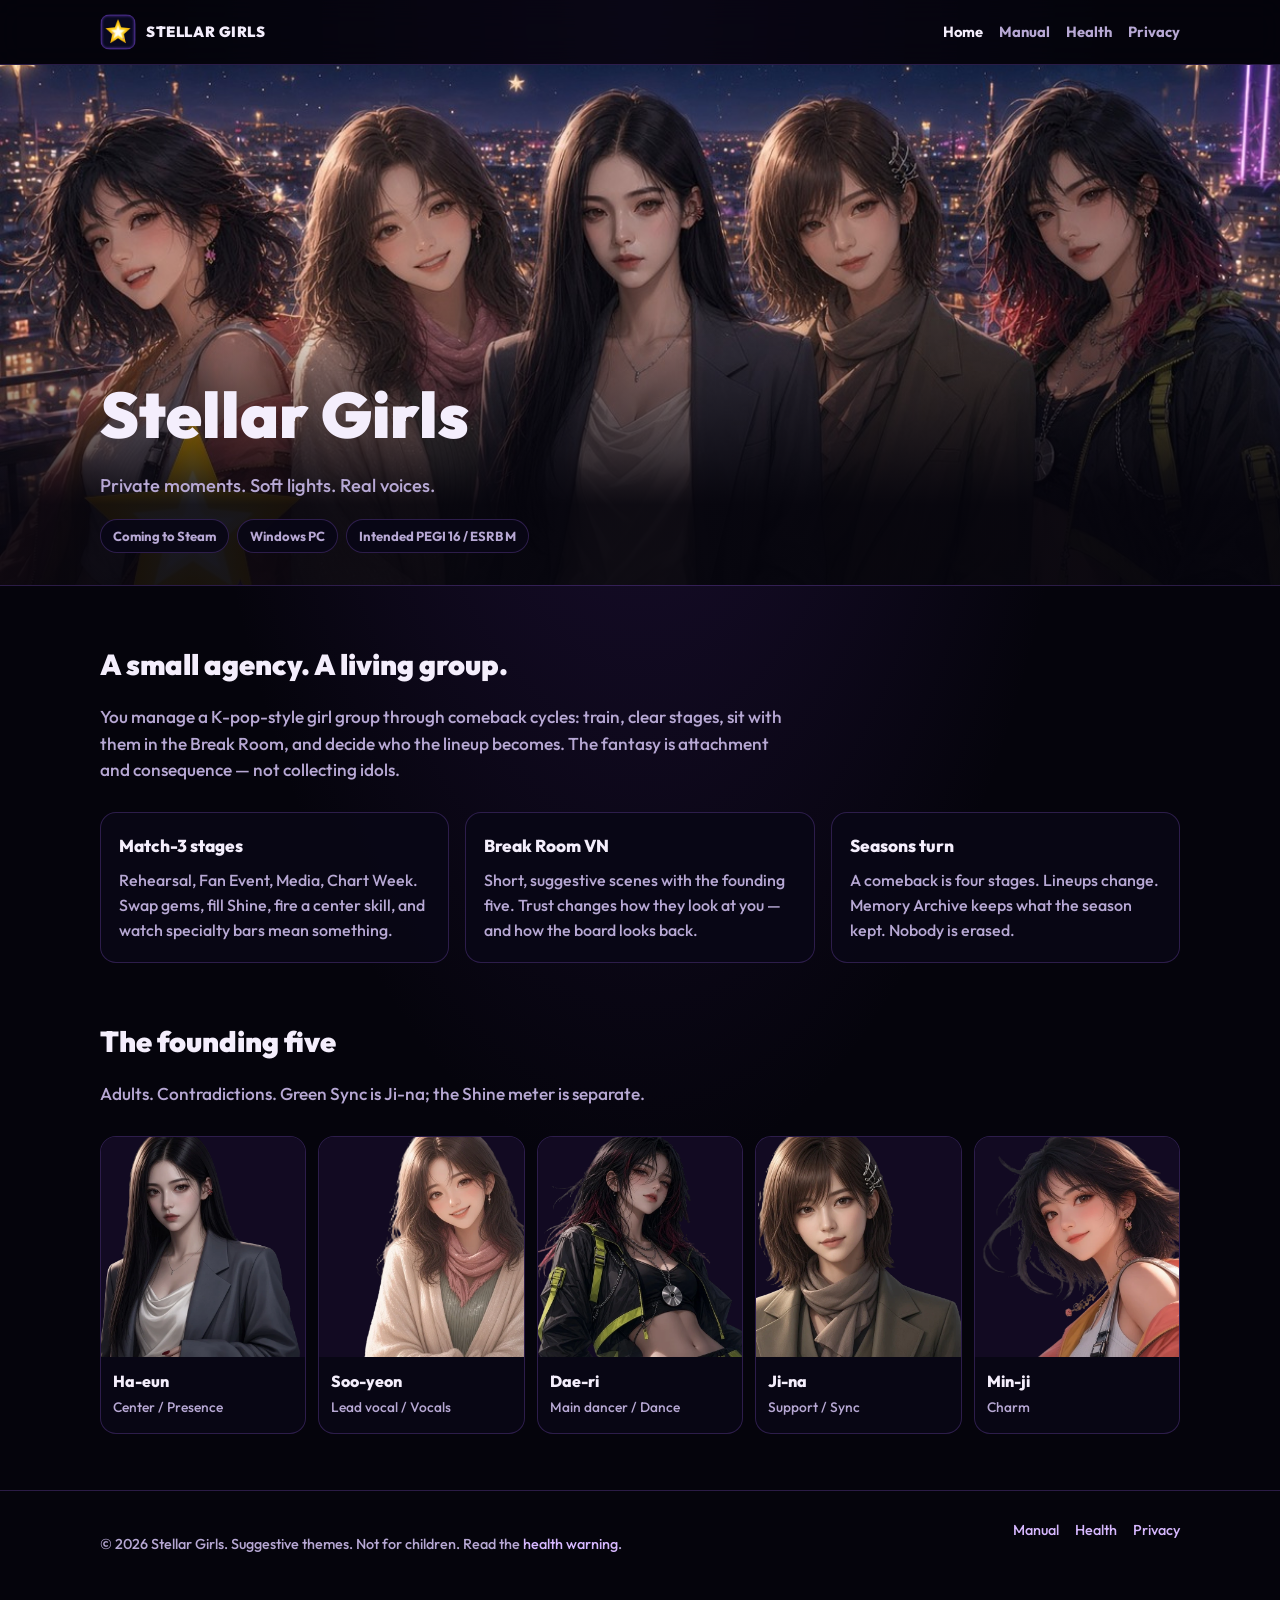
==== index.html @ 746abd46 "Add Stellar Girls public site with manual, health warning, and privacy policy." ====
<!doctype html>
<html lang="en">
  <head>
    <meta charset="UTF-8" />
    <meta name="viewport" content="width=device-width, initial-scale=1" />
    <title>Stellar Girls</title>
    <meta
      name="description"
      content="Stellar Girls is a PC idol-management match-3 with visual novel scenes. Coming to Steam."
    />
    <link rel="icon" href="assets/icon.jpg" />
    <link rel="preconnect" href="https://fonts.googleapis.com" />
    <link rel="preconnect" href="https://fonts.gstatic.com" crossorigin />
    <link
      href="https://fonts.googleapis.com/css2?family=Outfit:wght@500;700;900&display=swap"
      rel="stylesheet"
    />
    <link rel="stylesheet" href="styles.css" />
  </head>
  <body>
    <header class="site-header">
      <div class="wrap">
        <a class="brand" href="index.html">
          <img src="assets/icon.jpg" alt="" />
          Stellar Girls
        </a>
        <nav class="nav" aria-label="Primary">
          <a href="index.html" aria-current="page">Home</a>
          <a href="manual.html">Manual</a>
          <a href="health.html">Health</a>
          <a href="privacy.html">Privacy</a>
        </nav>
      </div>
    </header>

    <section class="hero">
      <img class="hero-art" src="assets/capsule_main.jpg" alt="The five founding members of Stellar Girls on a city rooftop at night" />
      <div class="hero-copy">
        <div class="wrap">
          <h1>Stellar Girls</h1>
          <p class="tagline">Private moments. Soft lights. Real voices.</p>
          <div class="pills">
            <span class="pill">Coming to Steam</span>
            <span class="pill">Windows PC</span>
            <span class="pill">Intended PEGI 16 / ESRB M</span>
          </div>
        </div>
      </div>
    </section>

    <main>
      <section class="section">
        <div class="wrap">
          <h2>A small agency. A living group.</h2>
          <p class="lede">
            You manage a K-pop-style girl group through comeback cycles: train, clear stages, sit with them in the Break Room, and decide who the lineup becomes. The fantasy is attachment and consequence — not collecting idols.
          </p>
          <div class="grid-3">
            <article class="card">
              <h3>Match-3 stages</h3>
              <p>Rehearsal, Fan Event, Media, Chart Week. Swap gems, fill Shine, fire a center skill, and watch specialty bars mean something.</p>
            </article>
            <article class="card">
              <h3>Break Room VN</h3>
              <p>Short, suggestive scenes with the founding five. Trust changes how they look at you — and how the board looks back.</p>
            </article>
            <article class="card">
              <h3>Seasons turn</h3>
              <p>A comeback is four stages. Lineups change. Memory Archive keeps what the season kept. Nobody is erased.</p>
            </article>
          </div>
        </div>
      </section>

      <section class="section" style="padding-top: 0">
        <div class="wrap">
          <h2>The founding five</h2>
          <p class="lede">Adults. Contradictions. Green Sync is Ji-na; the Shine meter is separate.</p>
          <div class="idols">
            <article class="idol">
              <div class="idol-pic haeun" role="img" aria-label="Ha-eun"></div>
              <div class="idol-meta">
                <strong>Ha-eun</strong>
                <span>Center / Presence</span>
              </div>
            </article>
            <article class="idol">
              <div class="idol-pic sooyeon" role="img" aria-label="Soo-yeon"></div>
              <div class="idol-meta">
                <strong>Soo-yeon</strong>
                <span>Lead vocal / Vocals</span>
              </div>
            </article>
            <article class="idol">
              <div class="idol-pic daeri" role="img" aria-label="Dae-ri"></div>
              <div class="idol-meta">
                <strong>Dae-ri</strong>
                <span>Main dancer / Dance</span>
              </div>
            </article>
            <article class="idol">
              <div class="idol-pic jina" role="img" aria-label="Ji-na"></div>
              <div class="idol-meta">
                <strong>Ji-na</strong>
                <span>Support / Sync</span>
              </div>
            </article>
            <article class="idol">
              <div class="idol-pic minji" role="img" aria-label="Min-ji"></div>
              <div class="idol-meta">
                <strong>Min-ji</strong>
                <span>Charm</span>
              </div>
            </article>
          </div>
        </div>
      </section>
    </main>

    <footer class="site-footer">
      <div class="wrap">
        <p>© 2026 Stellar Girls. Suggestive themes. Not for children. Read the <a href="health.html">health warning</a>.</p>
        <nav>
          <a href="manual.html">Manual</a>
          <a href="health.html">Health</a>
          <a href="privacy.html">Privacy</a>
        </nav>
      </div>
    </footer>
  </body>
</html>
---- styles.css ----
:root {
  color-scheme: dark;
  --bg: #05040c;
  --panel: rgba(9, 7, 22, 0.94);
  --border: rgba(140, 90, 220, 0.28);
  --text: #f4eefc;
  --muted: #b7a8d4;
  --accent: #a060dc;
  --font: 'Outfit', system-ui, sans-serif;
}

* {
  box-sizing: border-box;
}

html,
body {
  margin: 0;
  min-height: 100%;
  background: var(--bg);
  color: var(--text);
  font-family: var(--font);
  font-weight: 500;
  line-height: 1.55;
}

body {
  background:
    radial-gradient(ellipse at 50% 0%, rgba(80, 40, 140, 0.35), transparent 52%),
    #05040c;
}

a {
  color: #d7b8ff;
  text-decoration: none;
}

a:hover {
  color: #fff;
  text-decoration: underline;
}

img {
  max-width: 100%;
  height: auto;
}

.wrap {
  width: min(1080px, calc(100% - 40px));
  margin: 0 auto;
}

.site-header {
  position: sticky;
  top: 0;
  z-index: 5;
  backdrop-filter: blur(14px);
  background: rgba(5, 4, 12, 0.78);
  border-bottom: 1px solid var(--border);
}

.site-header .wrap {
  display: flex;
  align-items: center;
  justify-content: space-between;
  gap: 20px;
  padding: 14px 0;
}

.brand {
  display: flex;
  align-items: center;
  gap: 10px;
  color: var(--text);
  font-weight: 900;
  letter-spacing: 0.04em;
  text-transform: uppercase;
  font-size: 0.92rem;
}

.brand img {
  width: 36px;
  height: 36px;
  border-radius: 10px;
}

.nav {
  display: flex;
  flex-wrap: wrap;
  gap: 8px 16px;
  font-weight: 700;
  font-size: 0.92rem;
}

.nav a {
  color: var(--muted);
  text-decoration: none;
}

.nav a:hover,
.nav a[aria-current='page'] {
  color: var(--text);
}

.hero {
  position: relative;
  overflow: hidden;
  border-bottom: 1px solid var(--border);
}

.hero-art {
  display: block;
  width: 100%;
  max-height: 520px;
  object-fit: cover;
  object-position: center 28%;
}

.hero-copy {
  position: absolute;
  left: 0;
  right: 0;
  bottom: 0;
  padding: 48px 0 32px;
  background: linear-gradient(transparent, rgba(5, 4, 12, 0.92) 70%);
}

.hero h1 {
  margin: 0 0 8px;
  font-size: clamp(2.2rem, 5vw, 4rem);
  font-weight: 900;
}

.tagline {
  margin: 0 0 18px;
  color: var(--muted);
  font-size: 1.15rem;
}

.pills {
  display: flex;
  flex-wrap: wrap;
  gap: 8px;
}

.pill {
  display: inline-block;
  padding: 6px 12px;
  border: 1px solid var(--border);
  border-radius: 999px;
  background: var(--panel);
  color: var(--muted);
  font-size: 0.82rem;
  font-weight: 700;
}

.section {
  padding: 56px 0;
}

.section h2 {
  margin: 0 0 16px;
  font-size: 1.8rem;
  font-weight: 900;
}

.lede {
  max-width: 62ch;
  color: var(--muted);
  font-size: 1.08rem;
}

.grid-3 {
  display: grid;
  grid-template-columns: repeat(3, 1fr);
  gap: 16px;
  margin-top: 28px;
}

.card {
  background: var(--panel);
  border: 1px solid var(--border);
  border-radius: 16px;
  padding: 20px 18px;
}

.card h3 {
  margin: 0 0 8px;
  font-size: 1.08rem;
  font-weight: 800;
}

.card p {
  margin: 0;
  color: var(--muted);
}

.idols {
  display: grid;
  grid-template-columns: repeat(5, 1fr);
  gap: 12px;
  margin-top: 28px;
}

.idol {
  background: var(--panel);
  border: 1px solid var(--border);
  border-radius: 16px;
  overflow: hidden;
}

.idol-pic {
  height: 220px;
  background: #120a22 center / cover no-repeat;
}

.idol-pic.haeun { background-image: url('assets/idols/haeun.webp'); background-position: 50% 8%; }
.idol-pic.sooyeon { background-image: url('assets/idols/sooyeon.webp'); background-position: 50% 8%; }
.idol-pic.daeri { background-image: url('assets/idols/daeri.webp'); background-position: 50% 8%; }
.idol-pic.jina { background-image: url('assets/idols/jina.webp'); background-position: 62% 0%; }
.idol-pic.minji { background-image: url('assets/idols/minji.webp'); background-position: 18% 0%; }

.idol-meta {
  padding: 12px 12px 14px;
}

.idol-meta strong {
  display: block;
  font-weight: 800;
}

.idol-meta span {
  color: var(--muted);
  font-size: 0.86rem;
}

.doc {
  padding: 40px 0 72px;
}

.doc h1 {
  margin: 0 0 8px;
  font-size: clamp(1.8rem, 4vw, 2.6rem);
  font-weight: 900;
}

.updated {
  color: var(--muted);
  font-size: 0.9rem;
  margin: 0 0 28px;
}

.doc h2 {
  margin: 32px 0 10px;
  font-size: 1.25rem;
  font-weight: 800;
}

.doc h3 {
  margin: 22px 0 8px;
  font-size: 1.05rem;
}

.doc p,
.doc li {
  color: #ddd3f0;
}

.doc ul,
.doc ol {
  padding-left: 1.2em;
}

.doc .warn {
  border: 1px solid rgba(240, 192, 48, 0.35);
  background: rgba(240, 192, 48, 0.08);
  border-radius: 14px;
  padding: 16px 18px;
  margin: 18px 0 28px;
}

.site-footer {
  border-top: 1px solid var(--border);
  padding: 28px 0 40px;
  color: var(--muted);
  font-size: 0.9rem;
}

.site-footer .wrap {
  display: flex;
  flex-wrap: wrap;
  justify-content: space-between;
  gap: 12px 24px;
}

.site-footer nav {
  display: flex;
  flex-wrap: wrap;
  gap: 12px 16px;
}

@media (max-width: 900px) {
  .grid-3,
  .idols {
    grid-template-columns: 1fr 1fr;
  }
}

@media (max-width: 640px) {
  .grid-3,
  .idols {
    grid-template-columns: 1fr;
  }

  .hero-copy {
    position: static;
    padding: 20px 0 8px;
    background: none;
  }
}
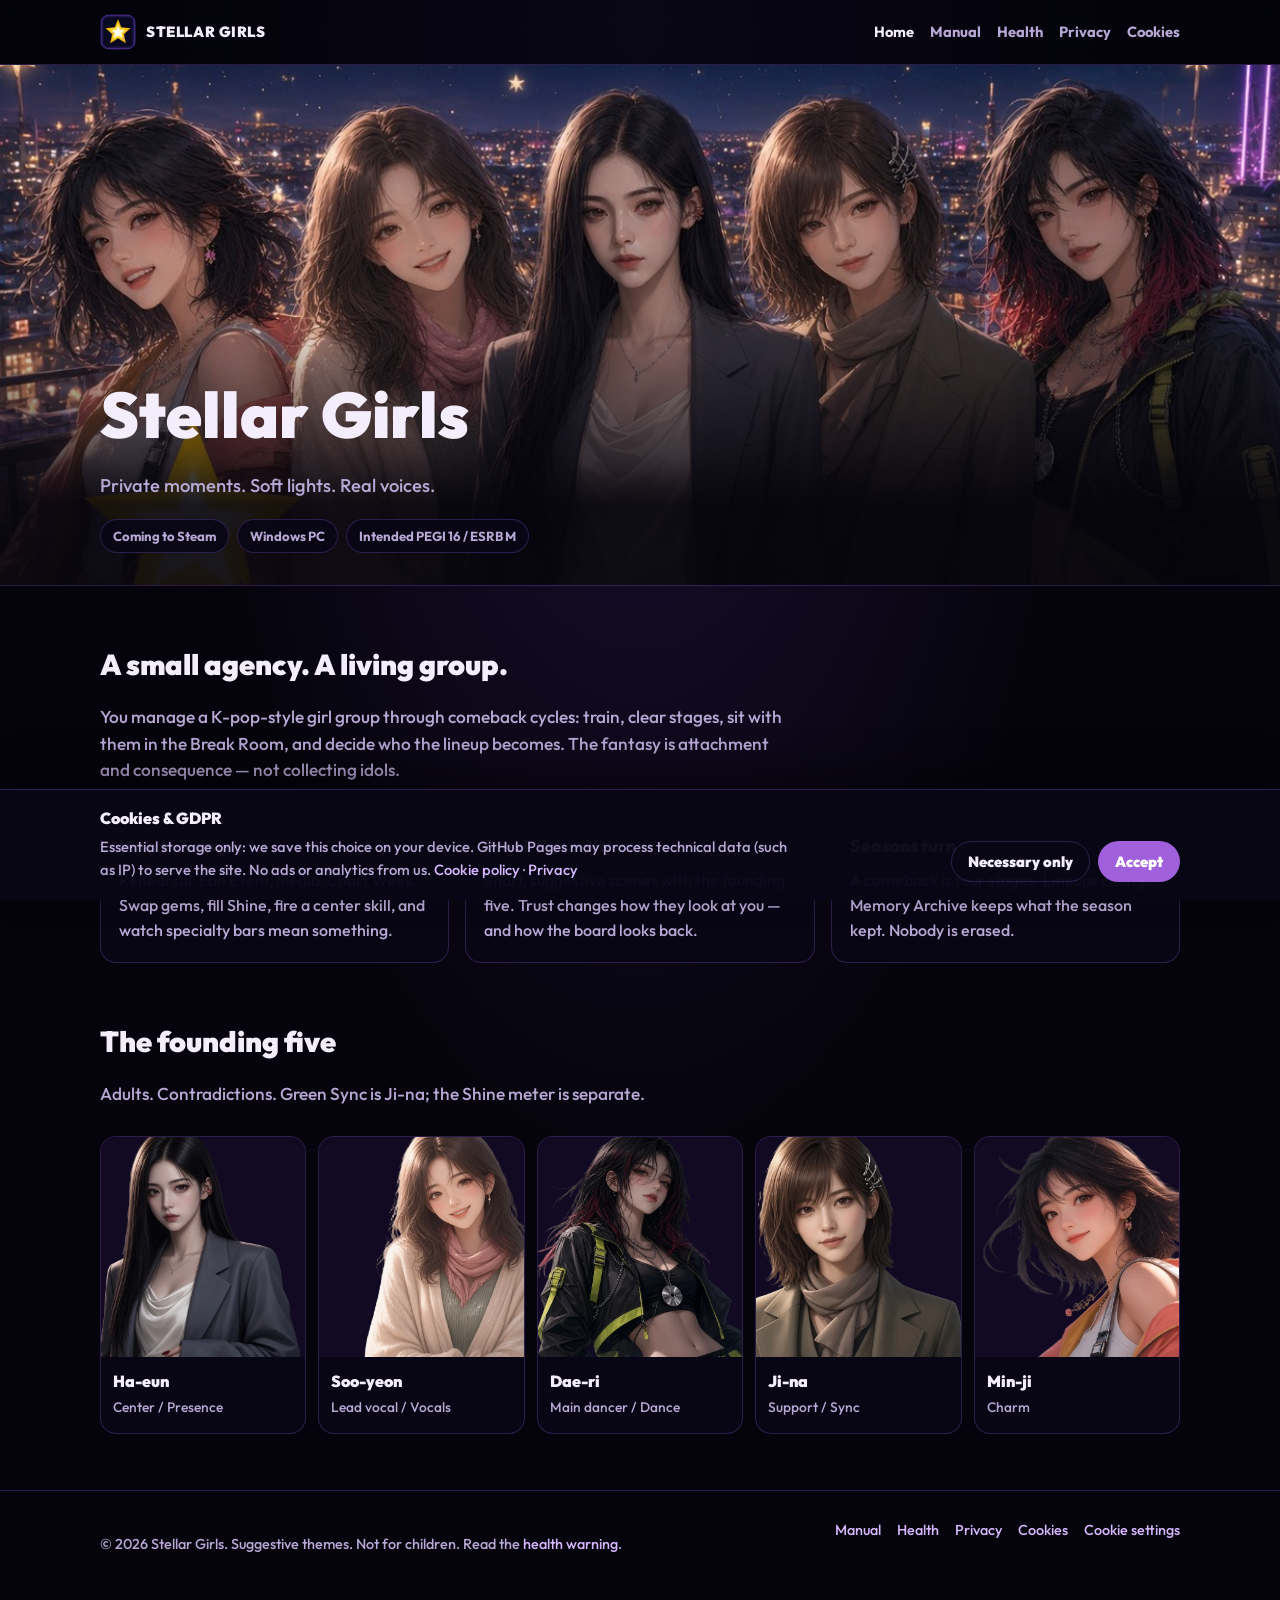
==== commit 70772770: "Add GDPR privacy rights and cookie consent banner; self-host fonts." ====
--- a/index.html
+++ b/index.html
@@ -9,12 +9,6 @@
       content="Stellar Girls is a PC idol-management match-3 with visual novel scenes. Coming to Steam."
     />
     <link rel="icon" href="assets/icon.jpg" />
-    <link rel="preconnect" href="https://fonts.googleapis.com" />
-    <link rel="preconnect" href="https://fonts.gstatic.com" crossorigin />
-    <link
-      href="https://fonts.googleapis.com/css2?family=Outfit:wght@500;700;900&display=swap"
-      rel="stylesheet"
-    />
     <link rel="stylesheet" href="styles.css" />
   </head>
   <body>
@@ -29,6 +23,7 @@
           <a href="manual.html">Manual</a>
           <a href="health.html">Health</a>
           <a href="privacy.html">Privacy</a>
+          <a href="cookies.html">Cookies</a>
         </nav>
       </div>
     </header>
@@ -124,8 +119,28 @@
           <a href="manual.html">Manual</a>
           <a href="health.html">Health</a>
           <a href="privacy.html">Privacy</a>
+          <a href="cookies.html">Cookies</a>
+          <a href="#" data-cookie-settings>Cookie settings</a>
         </nav>
       </div>
     </footer>
+
+    <div id="cookie-banner" class="cookie-banner" role="dialog" aria-labelledby="cookie-title" aria-describedby="cookie-desc">
+      <div class="cookie-inner wrap">
+        <div>
+          <p id="cookie-title" class="cookie-title">Cookies &amp; GDPR</p>
+          <p id="cookie-desc">
+            Essential storage only: we save this choice on your device. GitHub Pages may process technical data (such as IP) to serve the site. No ads or analytics from us.
+            <a href="cookies.html">Cookie policy</a> ·
+            <a href="privacy.html">Privacy</a>
+          </p>
+        </div>
+        <div class="cookie-actions">
+          <button type="button" class="btn ghost" data-cookie="necessary">Necessary only</button>
+          <button type="button" class="btn primary" data-cookie="all">Accept</button>
+        </div>
+      </div>
+    </div>
+    <script src="consent.js" defer></script>
   </body>
 </html>
--- a/styles.css
+++ b/styles.css
@@ -1,3 +1,27 @@
+@font-face {
+  font-family: 'Outfit';
+  font-style: normal;
+  font-weight: 500;
+  font-display: swap;
+  src: url('assets/fonts/outfit-500.woff2') format('woff2');
+}
+
+@font-face {
+  font-family: 'Outfit';
+  font-style: normal;
+  font-weight: 700;
+  font-display: swap;
+  src: url('assets/fonts/outfit-700.woff2') format('woff2');
+}
+
+@font-face {
+  font-family: 'Outfit';
+  font-style: normal;
+  font-weight: 900;
+  font-display: swap;
+  src: url('assets/fonts/outfit-900.woff2') format('woff2');
+}
+
 :root {
   color-scheme: dark;
   --bg: #05040c;
@@ -299,6 +323,93 @@
   gap: 12px 16px;
 }
 
+.btn {
+  appearance: none;
+  font-family: inherit;
+  font-weight: 800;
+  font-size: 0.92rem;
+  border-radius: 999px;
+  padding: 10px 16px;
+  cursor: pointer;
+  border: 1px solid var(--border);
+}
+
+.btn.primary {
+  background: var(--accent);
+  border-color: transparent;
+  color: #fff;
+}
+
+.btn.ghost {
+  background: transparent;
+  color: var(--text);
+}
+
+.cookie-banner {
+  position: fixed;
+  left: 0;
+  right: 0;
+  bottom: 0;
+  z-index: 30;
+  background: rgba(9, 7, 22, 0.97);
+  border-top: 1px solid var(--border);
+  padding: 16px 0 18px;
+  box-shadow: 0 -16px 40px rgba(0, 0, 0, 0.45);
+}
+
+.cookie-banner[hidden] {
+  display: none;
+}
+
+.cookie-inner {
+  display: flex;
+  flex-wrap: wrap;
+  align-items: flex-end;
+  gap: 16px 24px;
+}
+
+.cookie-title {
+  margin: 0 0 6px;
+  font-weight: 800;
+}
+
+.cookie-inner p:last-child {
+  margin: 0;
+  color: var(--muted);
+  font-size: 0.92rem;
+  max-width: 70ch;
+}
+
+.cookie-actions {
+  display: flex;
+  flex-wrap: wrap;
+  gap: 8px;
+  margin-left: auto;
+}
+
+.table-wrap {
+  overflow-x: auto;
+  margin: 16px 0 24px;
+}
+
+.doc-table {
+  width: 100%;
+  border-collapse: collapse;
+  font-size: 0.92rem;
+}
+
+.doc-table th,
+.doc-table td {
+  text-align: left;
+  vertical-align: top;
+  padding: 10px 12px;
+  border: 1px solid var(--border);
+}
+
+.doc-table th {
+  background: rgba(140, 90, 220, 0.12);
+}
+
 @media (max-width: 900px) {
   .grid-3,
   .idols {
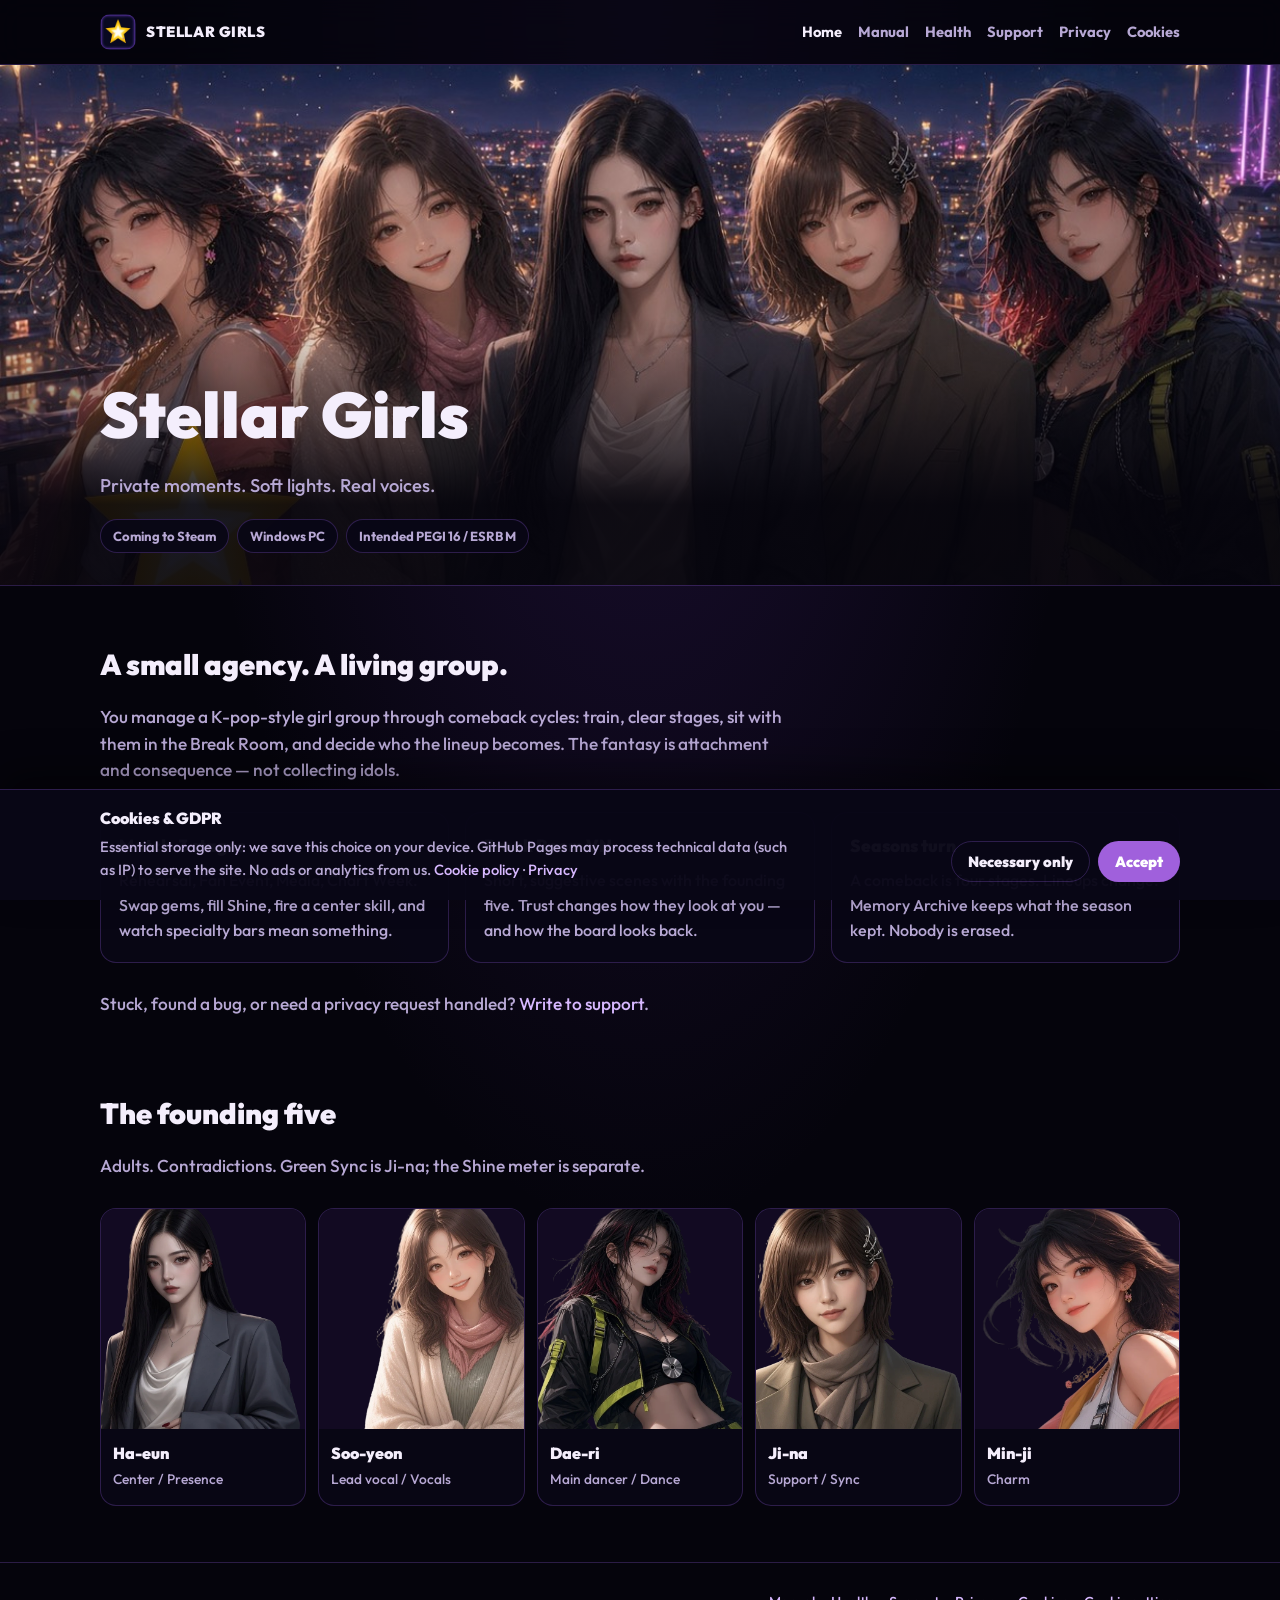
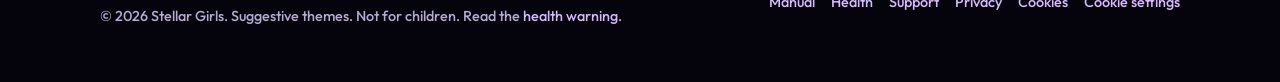
==== commit a46f0d26: "Add a public support form wired to AgentMail so players can reach us without GitHub. Co-authored-by:" ====
--- a/index.html
+++ b/index.html
@@ -22,6 +22,7 @@
           <a href="index.html" aria-current="page">Home</a>
           <a href="manual.html">Manual</a>
           <a href="health.html">Health</a>
+          <a href="support.html">Support</a>
           <a href="privacy.html">Privacy</a>
           <a href="cookies.html">Cookies</a>
         </nav>
@@ -64,6 +65,10 @@
               <p>A comeback is four stages. Lineups change. Memory Archive keeps what the season kept. Nobody is erased.</p>
             </article>
           </div>
+          <p class="lede" style="margin-top: 28px">
+            Stuck, found a bug, or need a privacy request handled?
+            <a href="support.html">Write to support</a>.
+          </p>
         </div>
       </section>
 
@@ -118,6 +123,7 @@
         <nav>
           <a href="manual.html">Manual</a>
           <a href="health.html">Health</a>
+          <a href="support.html">Support</a>
           <a href="privacy.html">Privacy</a>
           <a href="cookies.html">Cookies</a>
           <a href="#" data-cookie-settings>Cookie settings</a>
--- a/styles.css
+++ b/styles.css
@@ -343,6 +343,78 @@
 .btn.ghost {
   background: transparent;
   color: var(--text);
+}
+
+a.btn {
+  display: inline-block;
+  text-decoration: none;
+}
+
+a.btn:hover {
+  color: #fff;
+  text-decoration: none;
+  filter: brightness(1.08);
+}
+
+.support-form {
+  display: grid;
+  gap: 16px;
+  max-width: 36rem;
+  margin: 28px 0 24px;
+  padding: 22px 20px;
+  background: var(--panel);
+  border: 1px solid var(--border);
+  border-radius: 16px;
+}
+
+.support-form label {
+  display: grid;
+  gap: 6px;
+  font-weight: 700;
+  font-size: 0.92rem;
+}
+
+.support-form input,
+.support-form select,
+.support-form textarea {
+  font: inherit;
+  font-weight: 500;
+  color: var(--text);
+  background: rgba(5, 4, 12, 0.7);
+  border: 1px solid var(--border);
+  border-radius: 10px;
+  padding: 10px 12px;
+}
+
+.support-form textarea {
+  resize: vertical;
+  min-height: 8rem;
+}
+
+.support-form label.check {
+  display: flex;
+  align-items: flex-start;
+  gap: 10px;
+  font-weight: 500;
+  color: var(--muted);
+}
+
+.support-form label.check input {
+  margin-top: 4px;
+  flex-shrink: 0;
+}
+
+.support-form .hp {
+  position: absolute;
+  left: -9999px;
+  height: 0;
+  width: 0;
+  opacity: 0;
+}
+
+.form-actions {
+  display: flex;
+  gap: 10px;
 }
 
 .cookie-banner {
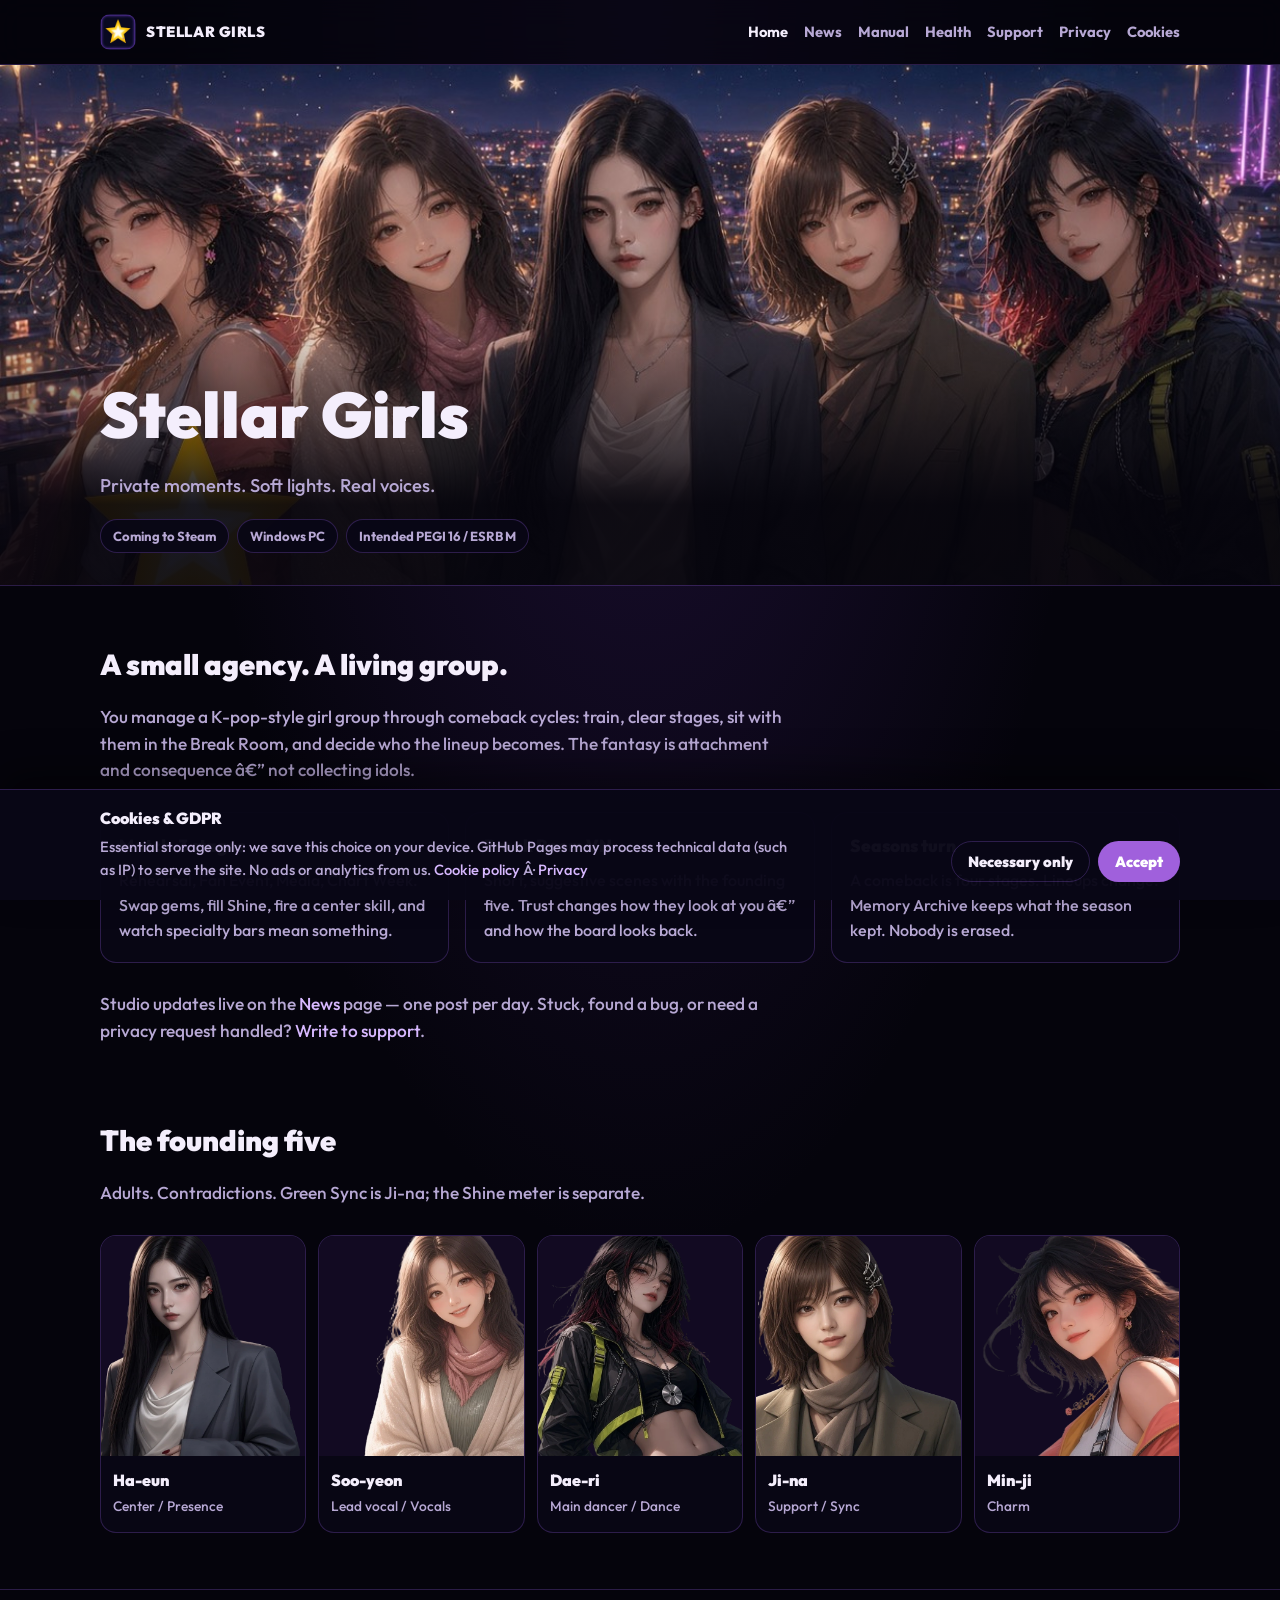
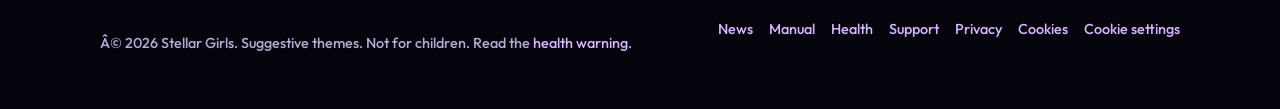
==== commit 7203ea8a: "Add News section and sync latest public site pages." ====
--- a/index.html
+++ b/index.html
@@ -1,4 +1,4 @@
-<!doctype html>
+﻿<!doctype html>
 <html lang="en">
   <head>
     <meta charset="UTF-8" />
@@ -20,6 +20,8 @@
         </a>
         <nav class="nav" aria-label="Primary">
           <a href="index.html" aria-current="page">Home</a>
+          
+          <a href="news.html">News</a>
           <a href="manual.html">Manual</a>
           <a href="health.html">Health</a>
           <a href="support.html">Support</a>
@@ -49,7 +51,7 @@
         <div class="wrap">
           <h2>A small agency. A living group.</h2>
           <p class="lede">
-            You manage a K-pop-style girl group through comeback cycles: train, clear stages, sit with them in the Break Room, and decide who the lineup becomes. The fantasy is attachment and consequence — not collecting idols.
+            You manage a K-pop-style girl group through comeback cycles: train, clear stages, sit with them in the Break Room, and decide who the lineup becomes. The fantasy is attachment and consequence â€” not collecting idols.
           </p>
           <div class="grid-3">
             <article class="card">
@@ -58,7 +60,7 @@
             </article>
             <article class="card">
               <h3>Break Room VN</h3>
-              <p>Short, suggestive scenes with the founding five. Trust changes how they look at you — and how the board looks back.</p>
+              <p>Short, suggestive scenes with the founding five. Trust changes how they look at you â€” and how the board looks back.</p>
             </article>
             <article class="card">
               <h3>Seasons turn</h3>
@@ -66,6 +68,7 @@
             </article>
           </div>
           <p class="lede" style="margin-top: 28px">
+            Studio updates live on the <a href="news.html">News</a> page — one post per day.
             Stuck, found a bug, or need a privacy request handled?
             <a href="support.html">Write to support</a>.
           </p>
@@ -119,8 +122,9 @@
 
     <footer class="site-footer">
       <div class="wrap">
-        <p>© 2026 Stellar Girls. Suggestive themes. Not for children. Read the <a href="health.html">health warning</a>.</p>
+        <p>Â© 2026 Stellar Girls. Suggestive themes. Not for children. Read the <a href="health.html">health warning</a>.</p>
         <nav>
+          <a href="news.html">News</a>
           <a href="manual.html">Manual</a>
           <a href="health.html">Health</a>
           <a href="support.html">Support</a>
@@ -137,7 +141,7 @@
           <p id="cookie-title" class="cookie-title">Cookies &amp; GDPR</p>
           <p id="cookie-desc">
             Essential storage only: we save this choice on your device. GitHub Pages may process technical data (such as IP) to serve the site. No ads or analytics from us.
-            <a href="cookies.html">Cookie policy</a> ·
+            <a href="cookies.html">Cookie policy</a> Â·
             <a href="privacy.html">Privacy</a>
           </p>
         </div>
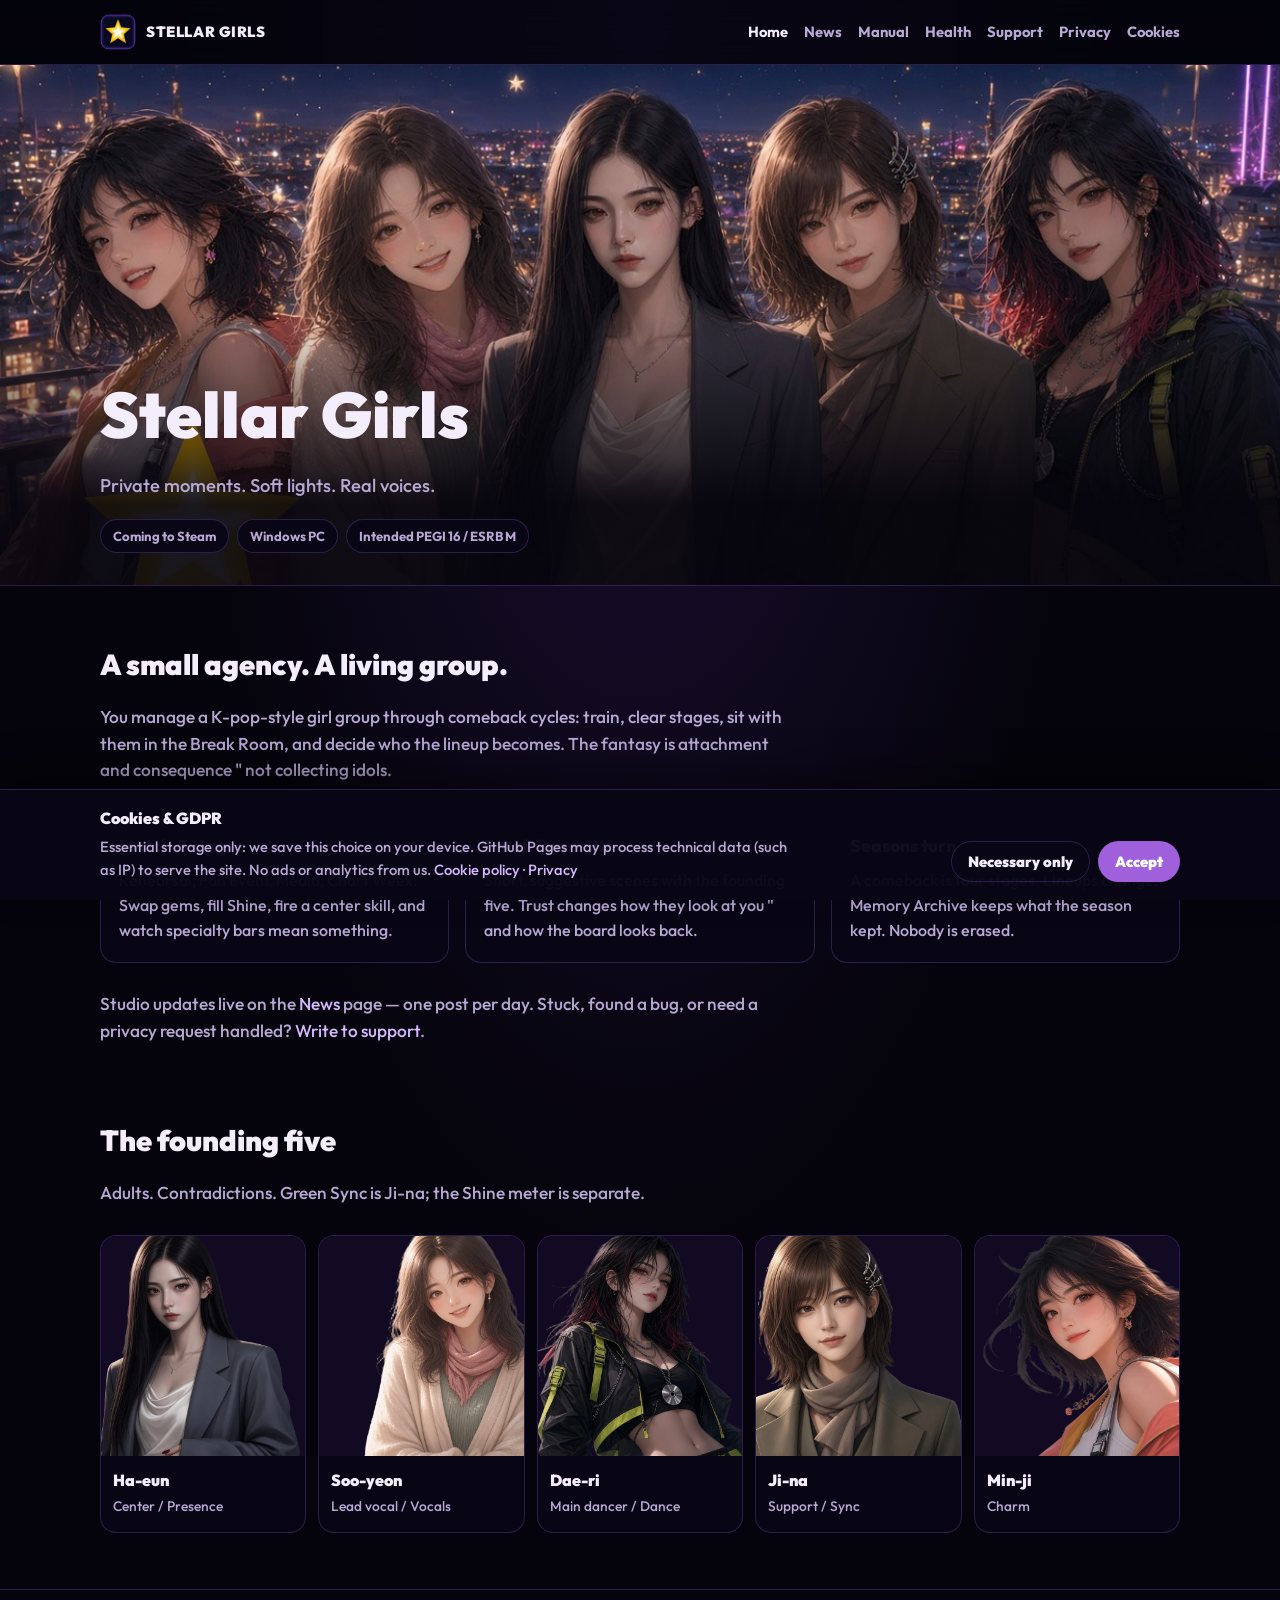
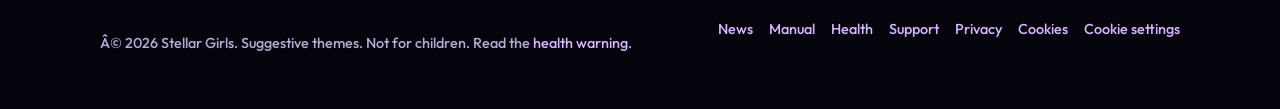
==== commit 1846d5e2: "Fix mojibake punctuation in privacy policy and other site pages." ====
--- a/index.html
+++ b/index.html
@@ -51,7 +51,7 @@
         <div class="wrap">
           <h2>A small agency. A living group.</h2>
           <p class="lede">
-            You manage a K-pop-style girl group through comeback cycles: train, clear stages, sit with them in the Break Room, and decide who the lineup becomes. The fantasy is attachment and consequence â€” not collecting idols.
+            You manage a K-pop-style girl group through comeback cycles: train, clear stages, sit with them in the Break Room, and decide who the lineup becomes. The fantasy is attachment and consequence " not collecting idols.
           </p>
           <div class="grid-3">
             <article class="card">
@@ -60,7 +60,7 @@
             </article>
             <article class="card">
               <h3>Break Room VN</h3>
-              <p>Short, suggestive scenes with the founding five. Trust changes how they look at you â€” and how the board looks back.</p>
+              <p>Short, suggestive scenes with the founding five. Trust changes how they look at you " and how the board looks back.</p>
             </article>
             <article class="card">
               <h3>Seasons turn</h3>
@@ -141,7 +141,7 @@
           <p id="cookie-title" class="cookie-title">Cookies &amp; GDPR</p>
           <p id="cookie-desc">
             Essential storage only: we save this choice on your device. GitHub Pages may process technical data (such as IP) to serve the site. No ads or analytics from us.
-            <a href="cookies.html">Cookie policy</a> Â·
+            <a href="cookies.html">Cookie policy</a> ·
             <a href="privacy.html">Privacy</a>
           </p>
         </div>
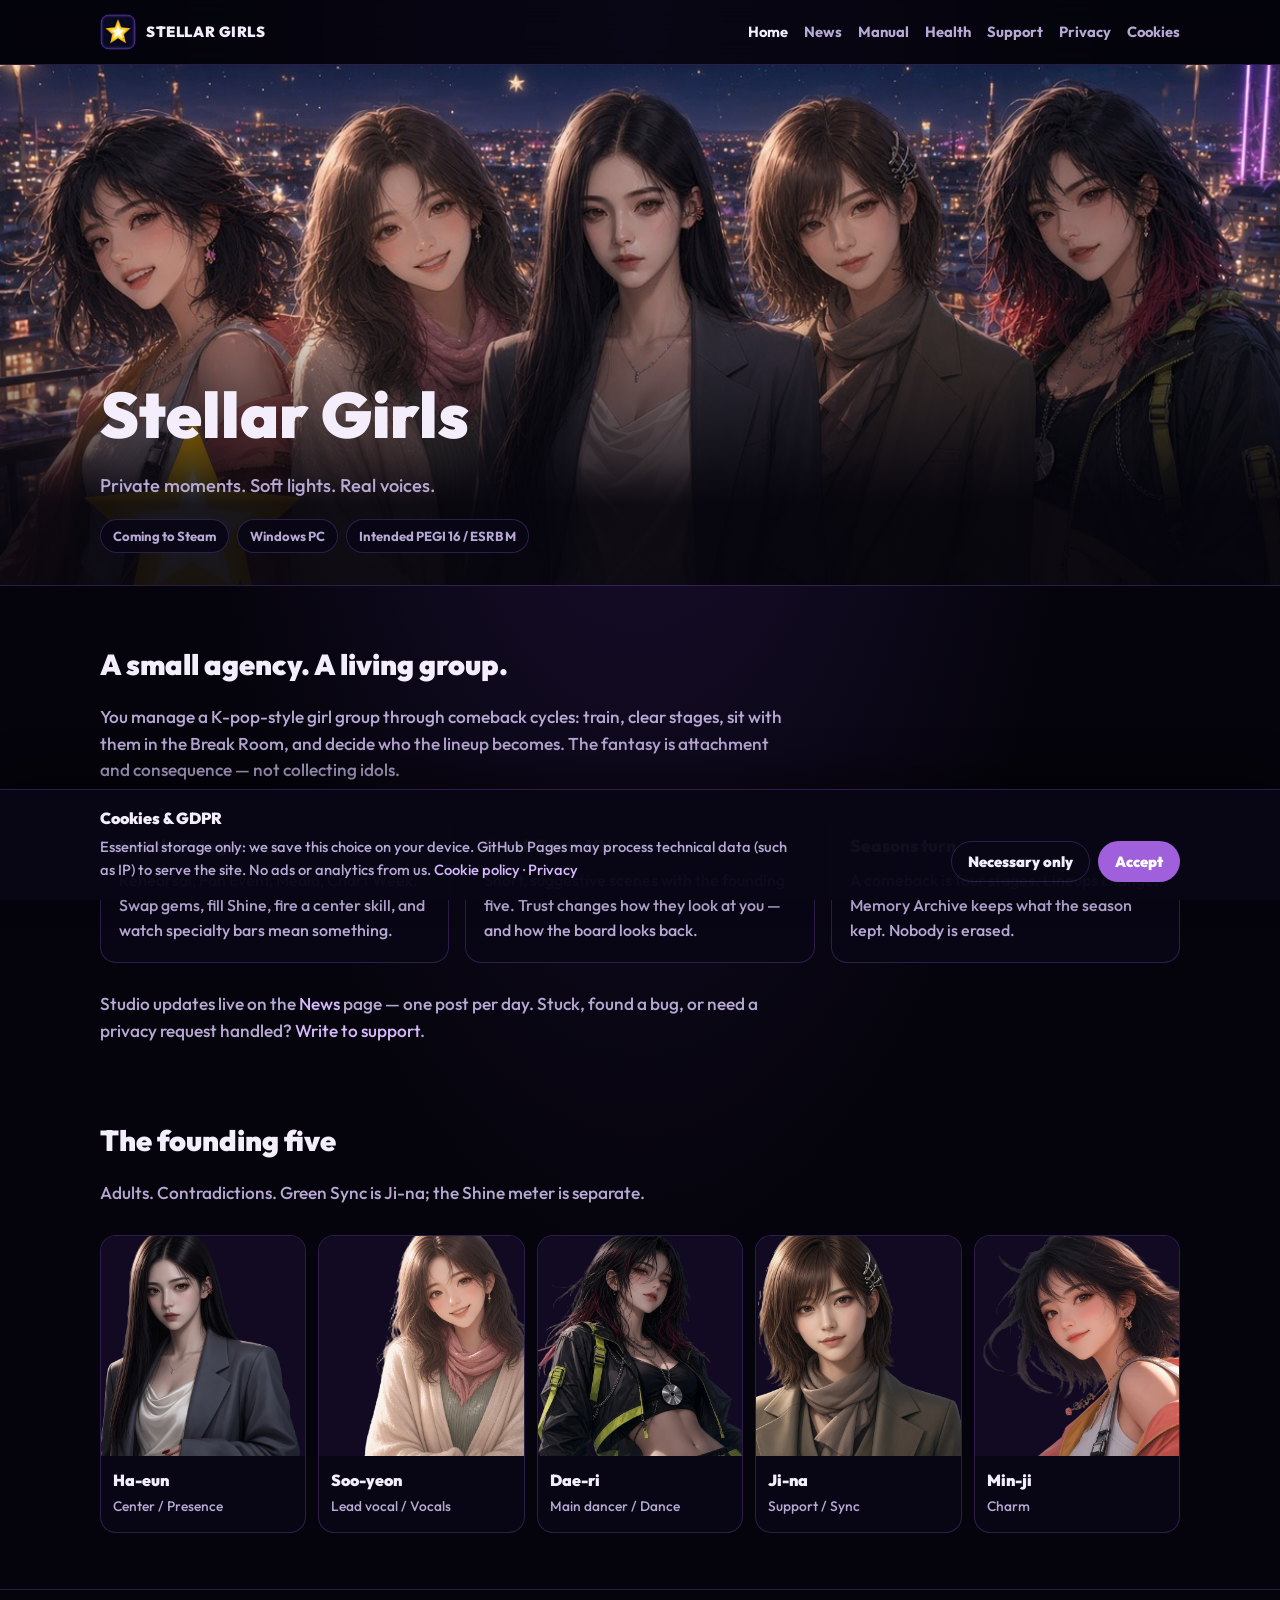
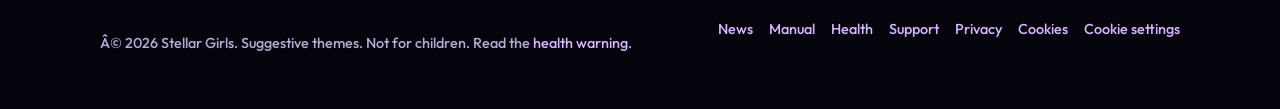
==== commit 7a123597: "Restore proper dashes and quotes after encoding cleanup." ====
--- a/index.html
+++ b/index.html
@@ -51,7 +51,7 @@
         <div class="wrap">
           <h2>A small agency. A living group.</h2>
           <p class="lede">
-            You manage a K-pop-style girl group through comeback cycles: train, clear stages, sit with them in the Break Room, and decide who the lineup becomes. The fantasy is attachment and consequence " not collecting idols.
+            You manage a K-pop-style girl group through comeback cycles: train, clear stages, sit with them in the Break Room, and decide who the lineup becomes. The fantasy is attachment and consequence — not collecting idols.
           </p>
           <div class="grid-3">
             <article class="card">
@@ -60,7 +60,7 @@
             </article>
             <article class="card">
               <h3>Break Room VN</h3>
-              <p>Short, suggestive scenes with the founding five. Trust changes how they look at you " and how the board looks back.</p>
+              <p>Short, suggestive scenes with the founding five. Trust changes how they look at you — and how the board looks back.</p>
             </article>
             <article class="card">
               <h3>Seasons turn</h3>
